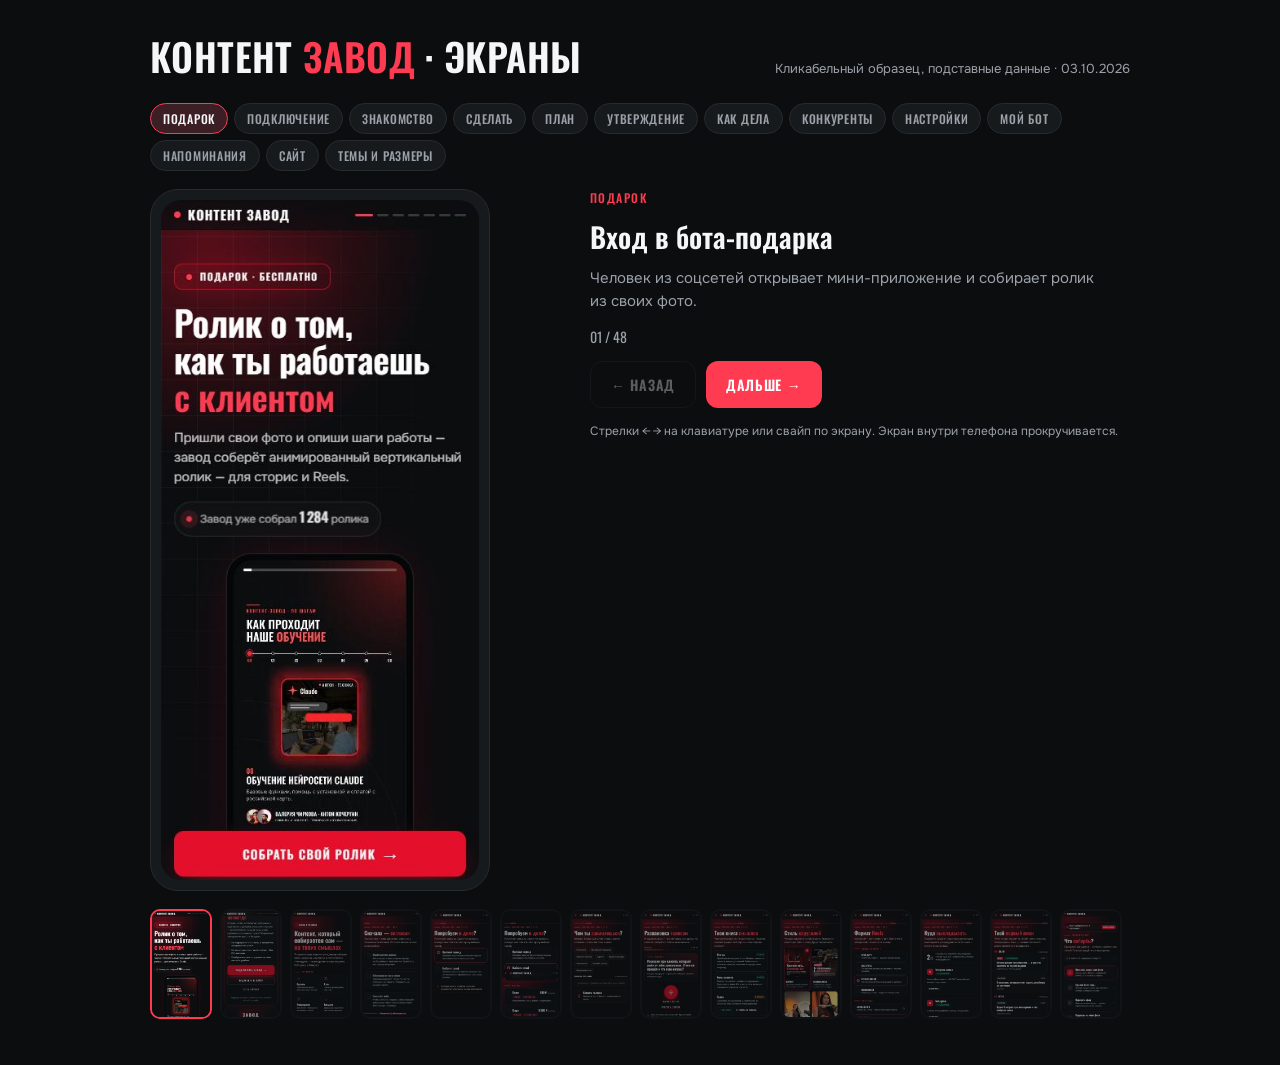
==== index.html @ e89f30cf "Экраны Контент-завода: слайдер прототипа" ====
<!doctype html><html lang="ru"><head><meta charset="utf-8"><meta name="robots" content="noindex,nofollow"><meta name="viewport" content="width=device-width,initial-scale=1"><title>Экраны Контент-завода</title>
<link rel="preconnect" href="https://fonts.googleapis.com">
<link rel="preconnect" href="https://fonts.gstatic.com" crossorigin>
<link rel="stylesheet" href="https://fonts.googleapis.com/css2?family=Oswald:wght@500;600&family=Onest:wght@400;500&display=swap">
<style>
/* Layout: one dark brand stage — phone in the center, chapter rail on top, filmstrip below */
:root{
  --bg:#0B0D0F; --panel:#161A1D; --line:#262B30; --fg:#F5F6F7; --muted:#9AA1A8; --accent:#FF3B52;
  --display:"Oswald","Arial Narrow",sans-serif; --body:"Onest",system-ui,-apple-system,"Segoe UI",sans-serif;
  color-scheme:dark;
}
*{box-sizing:border-box}
body{background:var(--bg);color:var(--fg);font-family:var(--body);font-size:15px;line-height:1.5;padding-inline:16px;padding-block:20px 32px}
.wrap{max-width:980px;margin:0 auto;display:flex;flex-direction:column;gap:18px}
header{display:flex;flex-wrap:wrap;align-items:baseline;justify-content:space-between;gap:8px 16px}
h1{font-family:var(--display);font-weight:600;font-size:clamp(26px,5vw,38px);letter-spacing:.01em;margin:0;text-transform:uppercase;text-wrap:balance}
h1 span{color:var(--accent)}
.meta{color:var(--muted);font-size:13px}
.chapters{display:flex;flex-wrap:wrap;gap:6px}
.chapters button{font-family:var(--display);font-weight:500;text-transform:uppercase;letter-spacing:.06em;font-size:12px;background:var(--panel);color:var(--muted);border:1px solid var(--line);border-radius:999px;padding:6px 12px;cursor:pointer}
.chapters button[aria-pressed="true"]{color:var(--fg);border-color:var(--accent);background:color-mix(in srgb,var(--accent) 16%,var(--panel))}
.stage{display:grid;grid-template-columns:auto 1fr;gap:28px;align-items:start}
.phone{position:relative;width:min(340px,100%);border:1px solid var(--line);border-radius:28px;padding:10px;background:var(--panel)}
.screen{border-radius:20px;overflow:auto;max-height:680px;background:#000;scrollbar-width:thin}
.screen img{display:block;width:100%;height:auto}
.info{display:flex;flex-direction:column;gap:14px;min-width:0}
.eyebrow{font-family:var(--display);font-weight:500;text-transform:uppercase;letter-spacing:.12em;font-size:12px;color:var(--accent)}
.info h2{font-family:var(--display);font-weight:600;font-size:28px;margin:0;line-height:1.15;text-wrap:balance}
.info p{margin:0;color:var(--muted);max-width:52ch}
.count{font-family:var(--display);font-size:14px;color:var(--muted);font-variant-numeric:tabular-nums}
.nav{display:flex;gap:10px}
.nav button{font-family:var(--display);font-weight:600;text-transform:uppercase;letter-spacing:.05em;font-size:14px;border:0;border-radius:12px;padding:12px 20px;cursor:pointer;background:var(--accent);color:#fff}
.nav button.ghost{background:transparent;color:var(--fg);border:1px solid var(--line)}
.nav button:disabled{opacity:.35;cursor:default}
button:focus-visible{outline:2px solid var(--accent);outline-offset:2px}
.hint{font-size:12px;color:var(--muted)}
.strip{display:flex;gap:8px;overflow-x:auto;padding-bottom:6px;scrollbar-width:thin}
.strip button{flex:0 0 auto;width:62px;height:110px;padding:0;border:2px solid transparent;border-radius:10px;overflow:hidden;background:var(--panel);cursor:pointer;opacity:.55}
.strip button[aria-current="true"]{border-color:var(--accent);opacity:1}
.strip img{width:100%;height:100%;object-fit:cover;object-position:top;display:block}
@media (max-width:720px){.stage{grid-template-columns:1fr}.phone{margin:0 auto}.screen{max-height:560px}.info h2{font-size:22px}}
@media (prefers-reduced-motion:no-preference){.screen img{animation:in .25s ease-out}@keyframes in{from{opacity:.4;transform:translateY(6px)}to{opacity:1;transform:none}}}
</style>

<div class="wrap">
  <header>
    <h1>Контент <span>завод</span> · экраны</h1>
    <div class="meta">Кликабельный образец, подставные данные · 03.10.2026</div>
  </header>
  <nav class="chapters" id="chapters" aria-label="Разделы"></nav>
  <section class="stage">
    <div class="phone"><div class="screen" id="screen"><img id="shot" alt=""></div></div>
    <div class="info">
      <div class="eyebrow" id="eyebrow"></div>
      <h2 id="title"></h2>
      <p id="desc"></p>
      <div class="count" id="count"></div>
      <div class="nav">
        <button class="ghost" id="prev" aria-label="Предыдущий экран">← Назад</button>
        <button id="next" aria-label="Следующий экран">Дальше →</button>
      </div>
      <div class="hint">Стрелки ← → на клавиатуре или свайп по экрану. Экран внутри телефона прокручивается.</div>
    </div>
  </section>
  <div class="strip" id="strip" aria-label="Все экраны"></div>
</div>

<script>
const S=[
["Подарок","01_podarok_vhod","Вход в бота-подарка","Человек из соцсетей открывает мини-приложение и собирает ролик из своих фото."],
["Подарок","02_podarok_gotovo_podklyuchit_zavod","Ролик готов","Одна главная кнопка — «Подключить завод». Оплата сразу — второстепенной ссылкой."],
["Подключение","10_zavod_podklyuchit","Что такое завод","Короткая витрина: что делает завод и из каких разделов состоит."],
["Знакомство","11_znakomstvo_shag_1","Шаг 1 из 9 · Согласия","Галочки простым языком, отдельная — на полезные сообщения."],
["Знакомство","12_znakomstvo_shag_2","Шаг 2 · Пробный период или оплата","Выбор: попробовать или сразу взять тариф."],
["Знакомство","72_znakomstvo_shag_2_tarify","Шаг 2 · Тарифы","Сутки, три месячных тарифа и личная распаковка. Считается только опубликованное."],
["Знакомство","13_znakomstvo_shag_3","Шаг 3 · Ниша","Плитки или «расскажу голосом»."],
["Знакомство","14_znakomstvo_shag_4","Шаг 4 · Распаковка голосом","10–15 вопросов, можно частями и в разные дни."],
["Знакомство","15_znakomstvo_shag_5","Шаг 5 · Книга смыслов","«Всё верно» или «Поправлю голосом»."],
["Знакомство","16_znakomstvo_shag_6","Шаг 6 · Стиль каруселей","Шаблоны на фото клиента, выбор 1–3."],
["Знакомство","17_znakomstvo_shag_7","Шаг 7 · Формат рилсов","Основной формат, избранные, цвет субтитров."],
["Знакомство","18_znakomstvo_shag_8","Шаг 8 · Соцсети","Telegram-канал, Instagram, YouTube, сообщество ВК."],
["Знакомство","19_znakomstvo_shag_9","Шаг 9 · Первый план","Срок плана на выбор и первое задание на съёмку."],
["Сделать","20_sdelat","Сделать контент","Прислать видео, тема голосом, нарезка эфира, карусель из фото."],
["Сделать","21_sdelat_reels_pro","«Сделай рилс про…»","Тема голосом или текстом — завод соберёт сценарий и ролик."],
["План","22_plan","План","Карточки по дням: утвердить, заменить, убрать."],
["План","60_plan_srok_svoe_chislo","Срок плана — своё число","3, 7, 14, 30 дней или любое число до 60."],
["План","23_plan_chto_snyat","Что снять","Задание на съёмку: что сказать и что показать."],
["Утверждение","24_na_utverzhdenie","На утверждение","Черновики со счётчиком тарифа. Без «Утвердить» ничего не выходит."],
["Утверждение","73_chernovik_prosmotr","Просмотр черновика","Пометка «черновик», скачать нельзя — только утвердить и опубликовать."],
["Утверждение","25_v_rabote","В работе","Что собирается сейчас и когда будет готово."],
["Утверждение","26_vyshlo","Вышло","Опубликованные посты со ссылками."],
["Как дела","27_kak_dela","Как дела · неделя","Подписчики, лучший и худший пост с объяснением."],
["Как дела","28_kak_dela_mesyac","Как дела · месяц","То же за месяц и советы «что снимать дальше»."],
["Конкуренты","29_konkurenty","Конкуренты","Прислать чужой ролик или следить за каналами YouTube."],
["Конкуренты","30_konkurenty_razbor","Разбор ролика","Темп, субтитры, первые секунды — и «Сделать так же»."],
["Настройки","31_nastrojki","Настройки","Тариф, соцсети, стиль, формат, напоминания, книга смыслов."],
["Настройки","71_tarify","Тариф и оплата","Счётчик «опубликовано X из Y» и смена тарифа."],
["Настройки","32_moi_socseti","Мои соцсети","Карточки площадок со статусом подключения."],
["Настройки","33_socseti_ssylka_podklyucheniya","Подключение соцсети","Кнопка ведёт сразу во вход соцсети и обратно к нам."],
["Настройки","61_nastrojki_napominaniya_bot","Напоминания и мой бот","Напоминания вкл / пауза, вход в «Мой бот для соцсетей»."],
["Настройки","62_srok_plana_po_umolchaniyu","Срок плана по умолчанию","Сколько дней строить план в следующий раз."],
["Настройки","34_podderzhka","Поддержка","Вопрос команде прямо из приложения."],
["Настройки","35_udalit_vse","Удалить всё","Стирает файлы и данные клиента."],
["Мой бот","63_moj_bot_vitrina","Мой бот для соцсетей","Докупка: кодовое слово → подарок → вопросы → заявка."],
["Мой бот","64_moj_bot_shag_1","Мастер · шаг 1","Цель бота."],
["Мой бот","65_moj_bot_shag_5","Мастер · шаг 5","Куда присылать заявки."],
["Мой бот","66_moj_bot_nastraivaem_vruchnuyu","Статус","«Настраиваем вручную, напишем, когда готово»."],
["Напоминания","67_plashka_zhdut_utverzhdeniya","Плашка «ждут утверждения»","Над вкладками, с кнопкой «Продолжить»."],
["Напоминания","68_ty_ne_zakonchil_shag_5","«Ты не закончил»","Знакомство брошено — возвращаем ровно на тот шаг."],
["Сайт","69_vhod_na_sajte","Вход на сайте","То же приложение как сайт: через Telegram или по телефону."],
["Сайт","70_vhod_kod","Код из СМС","Второй шаг входа по телефону."],
["Темы и размеры","40_svetlaya_na_utverzhdenie","Светлая тема","Пульт следует теме Telegram."],
["Темы и размеры","41_svetlaya_socseti","Светлая · соцсети",""],
["Темы и размеры","42_svetlaya_raspakovka","Светлая · распаковка",""],
["Темы и размеры","50_shirina_360_sdelat","Узкий телефон 360","Ничего не вылезает за край."],
["Темы и размеры","51_shirina_360_utverzhdenie","Узкий телефон · утверждение",""],
["Темы и размеры","52_shirina_430_kak_dela","Широкий телефон 430",""]
];
const IMG={"01_podarok_vhod": "[data-uri]", "02_podarok_gotovo_podklyuchit_zavod": "[data-uri]", "10_zavod_podklyuchit": "[data-uri]", "11_znakomstvo_shag_1": "[data-uri]", "12_znakomstvo_shag_2": "[data-uri]", "13_znakomstvo_shag_3": "[data-uri]", "14_znakomstvo_shag_4": "[data-uri]", "15_znakomstvo_shag_5": "[data-uri]", "16_znakomstvo_shag_6": "[data-uri]", "17_znakomstvo_shag_7": "[data-uri]", "18_znakomstvo_shag_8": "[data-uri]", "19_znakomstvo_shag_9": "[data-uri]", "20_sdelat": "[data-uri]", "21_sdelat_reels_pro": "[data-uri]", "22_plan": "[data-uri]", "23_plan_chto_snyat": "[data-uri]", "24_na_utverzhdenie": "[data-uri]", "25_v_rabote": "[data-uri]", "26_vyshlo": "[data-uri]", "27_kak_dela": "[data-uri]", "28_kak_dela_mesyac": "[data-uri]", "29_konkurenty": "[data-uri]", "30_konkurenty_razbor": "[data-uri]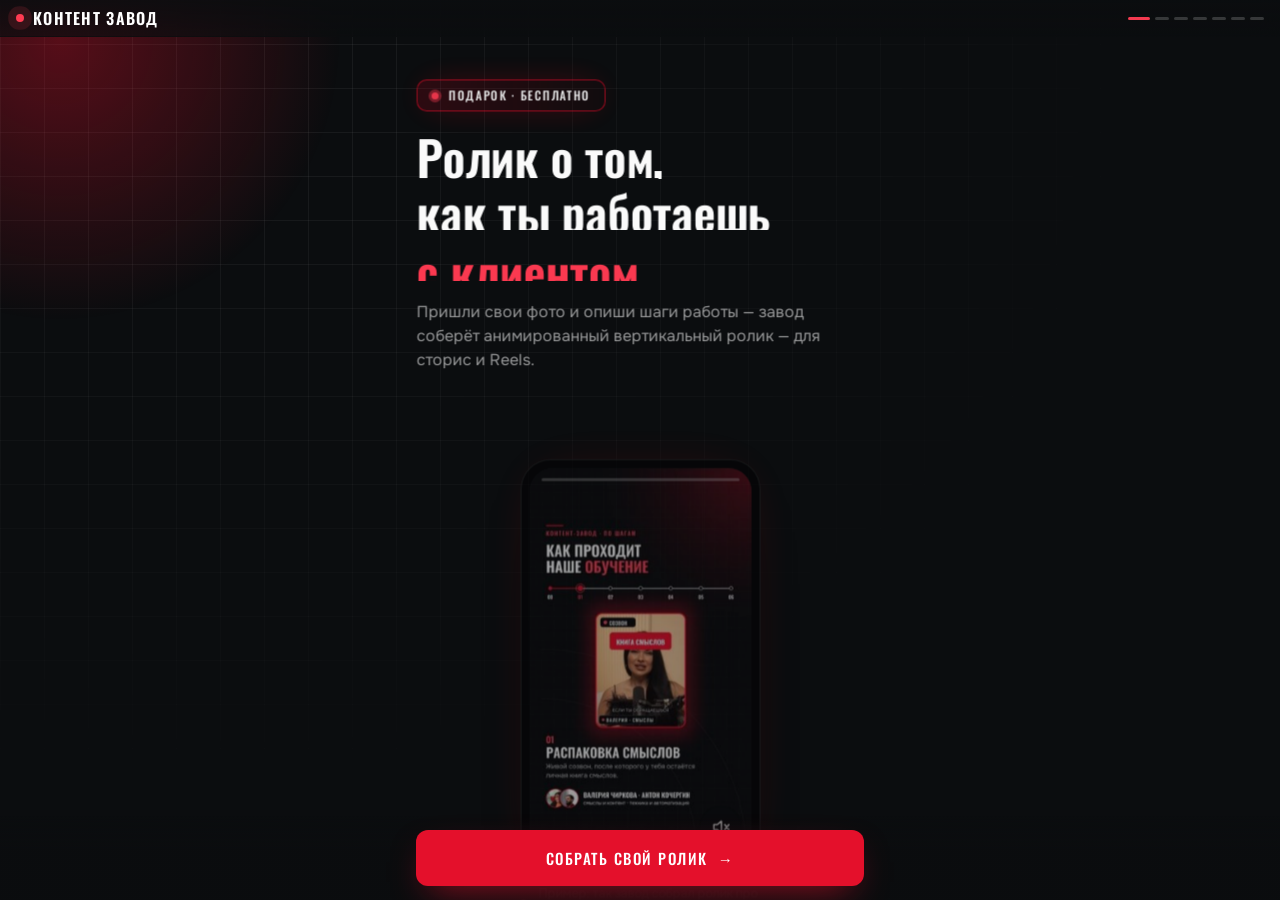
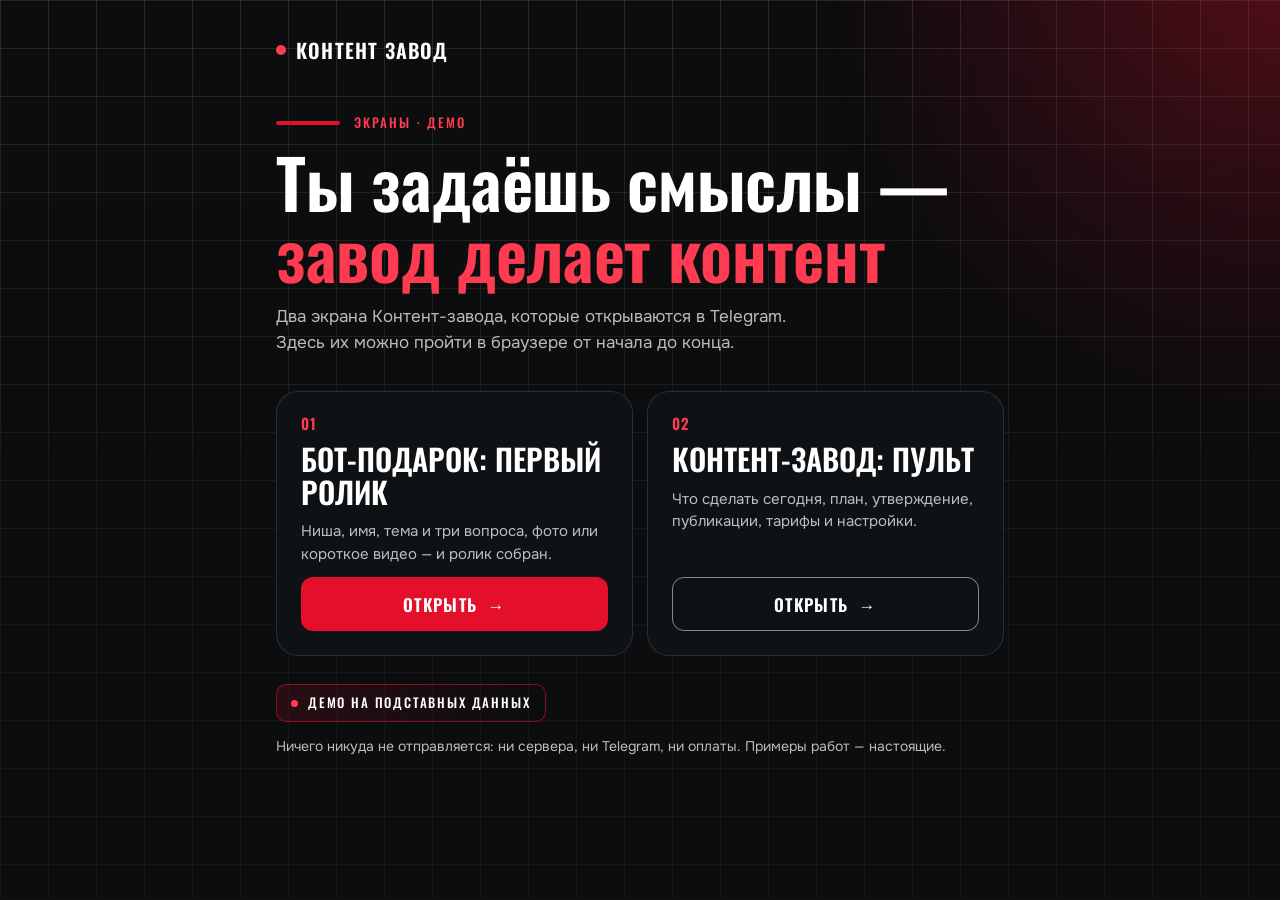
